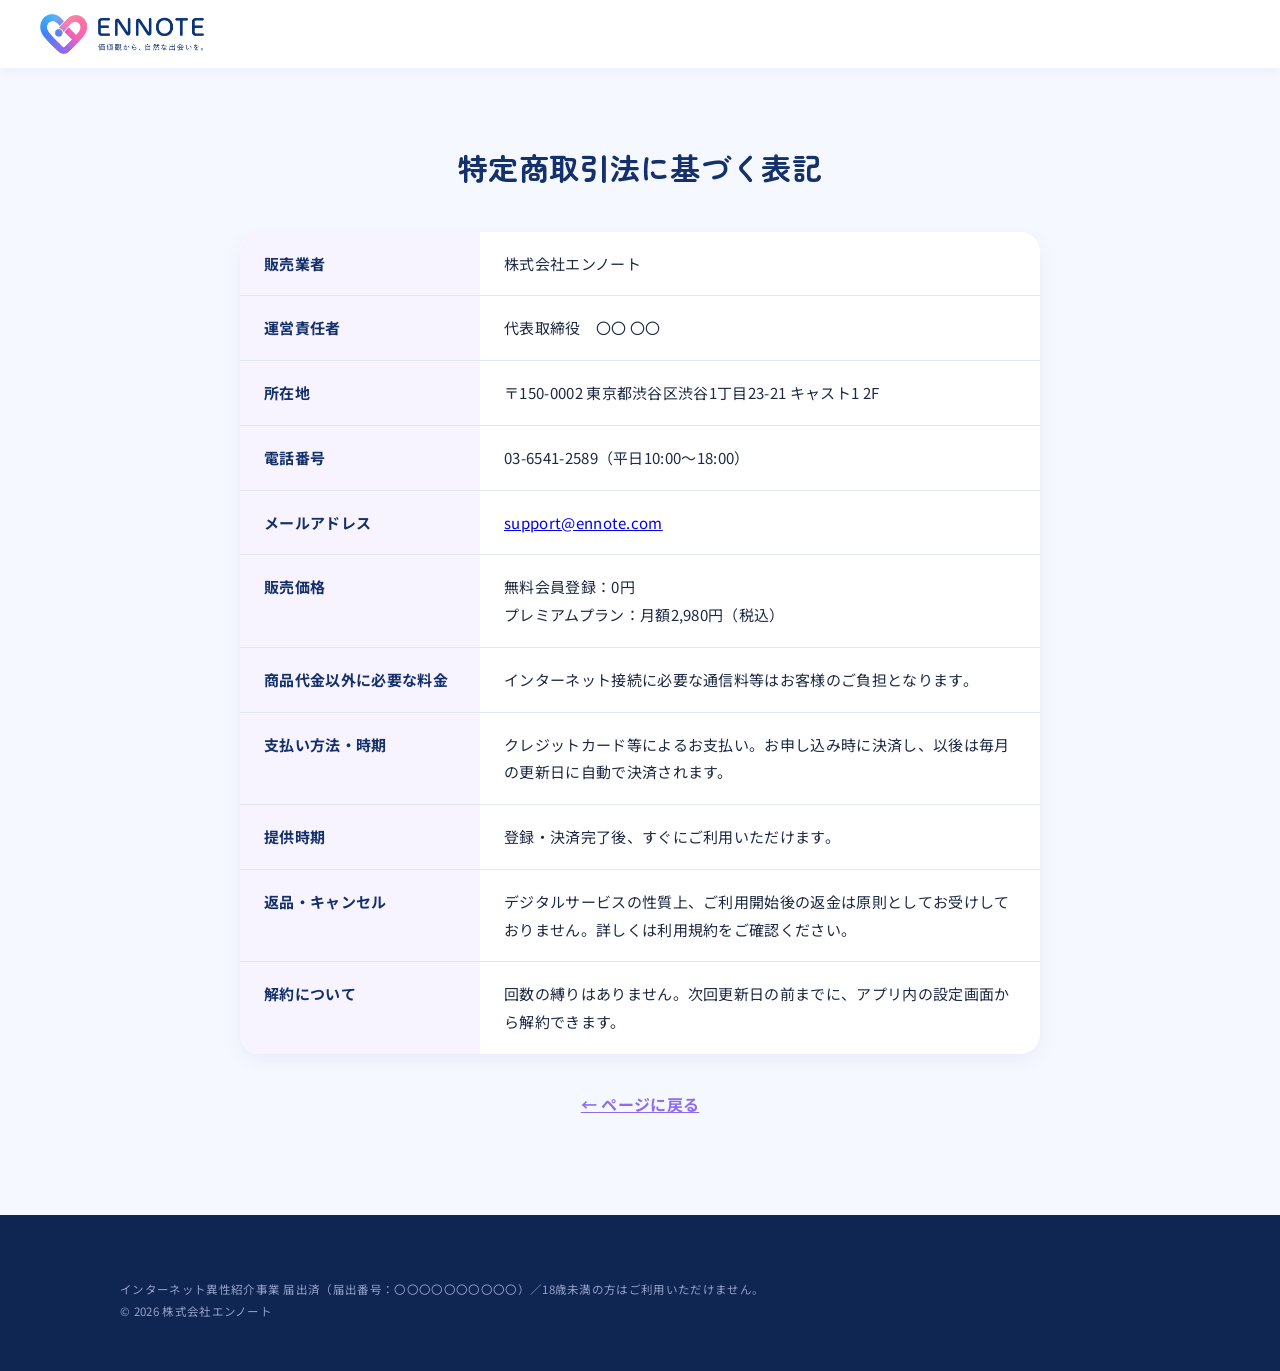
==== tokushoho.html @ de632790 "first commit" ====
<!doctype html>
<html lang="ja">
  <head>
    <meta charset="utf-8" />
    <meta name="viewport" content="width=device-width,initial-scale=1" />
    <title>特定商取引法に基づく表記｜ENNOTE</title>
    <meta name="robots" content="noindex,nofollow" />
    <link rel="icon" href="favicon.png" type="image/png" />
    <link rel="preconnect" href="https://fonts.googleapis.com" />
    <link rel="preconnect" href="https://fonts.gstatic.com" crossorigin />
    <link
      rel="stylesheet"
      href="https://fonts.googleapis.com/css2?family=Noto+Sans+JP:wght@400;500;700&family=Zen+Maru+Gothic:wght@700&display=swap"
    />
    <link rel="stylesheet" href="assets/css/style.css" />
  </head>
  <body class="sub-page">
    <header class="hdr is-scrolled">
      <div class="wrap">
        <a class="logo" href="index.html"><img src="assets/img/logo.webp" alt="ENNOTE" width="164" height="40" /></a>
      </div>
    </header>
    <main class="law">
      <div class="wrap">
        <h1>特定商取引法に基づく表記</h1>
        <table>
          <tr>
            <th scope="row">販売業者</th>
            <td>株式会社エンノート</td>
          </tr>
          <tr>
            <th scope="row">運営責任者</th>
            <td>代表取締役　〇〇 〇〇</td>
          </tr>
          <tr>
            <th scope="row">所在地</th>
            <td>〒150-0002 東京都渋谷区渋谷1丁目23-21 キャスト1 2F</td>
          </tr>
          <tr>
            <th scope="row">電話番号</th>
            <td>03-6541-2589（平日10:00〜18:00）</td>
          </tr>
          <tr>
            <th scope="row">メールアドレス</th>
            <td><a href="mailto:support@ennote.com">support@ennote.com</a></td>
          </tr>
          <tr>
            <th scope="row">販売価格</th>
            <td>無料会員登録：0円<br />プレミアムプラン：月額2,980円（税込）</td>
          </tr>
          <tr>
            <th scope="row">商品代金以外に必要な料金</th>
            <td>インターネット接続に必要な通信料等はお客様のご負担となります。</td>
          </tr>
          <tr>
            <th scope="row">支払い方法・時期</th>
            <td>クレジットカード等によるお支払い。お申し込み時に決済し、以後は毎月の更新日に自動で決済されます。</td>
          </tr>
          <tr>
            <th scope="row">提供時期</th>
            <td>登録・決済完了後、すぐにご利用いただけます。</td>
          </tr>
          <tr>
            <th scope="row">返品・キャンセル</th>
            <td>
              デジタルサービスの性質上、ご利用開始後の返金は原則としてお受けしておりません。詳しくは利用規約をご確認ください。
            </td>
          </tr>
          <tr>
            <th scope="row">解約について</th>
            <td>回数の縛りはありません。次回更新日の前までに、アプリ内の設定画面から解約できます。</td>
          </tr>
        </table>
        <a class="back" href="index.html">← ページに戻る</a>
      </div>
    </main>
    <footer class="ftr" style="padding-bottom: 48px">
      <div class="wrap">
        <p class="legal" style="margin-top: 0; border-top: none; padding-top: 0">
          インターネット異性紹介事業 届出済（届出番号：〇〇〇〇〇〇〇〇〇〇）／18歳未満の方はご利用いただけません。<br />©
          2026 株式会社エンノート
        </p>
      </div>
    </footer>
  </body>
</html>
---- assets/css/style.css ----
:root{
  --navy:#14316B; --ink:#1E2A44; --sub:#5B6683; --line:#E3E8F4;
  --blue:#4581F8; --violet:#8E6CF2; --pink:#E86BC0;
  --bg:#F6F8FF; --lav:#F5F1FF; --rose:#FFF2F8; --white:#fff;
  --grad:linear-gradient(100deg,#4581F8 0%,#8E6CF2 52%,#E86BC0 100%);
  --soft:linear-gradient(160deg,#EEF4FF 0%,#F5F0FF 55%,#FFF1F8 100%);
  --r:20px; --shadow:0 10px 30px rgba(40,60,140,.10);
  --hfont:"Zen Maru Gothic","Noto Sans JP",sans-serif;
  --bfont:"Noto Sans JP",sans-serif; --nfont:"Outfit","Noto Sans JP",sans-serif;
}
@charset "UTF-8";
/* ENNOTE 価値観診断LP */
*{box-sizing:border-box;margin:0;padding:0}
html{-webkit-text-size-adjust:100%}
body{font-family:var(--bfont);color:var(--ink);background:#fff;line-height:1.85;font-size:16px;letter-spacing:.02em}
img{display:block;max-width:100%;height:auto}
.img{position:relative}
.wrap{max-width:1120px;margin:0 auto;padding:0 40px}
section{position:relative}
.pad{padding:104px 0}
.h2{font-family:var(--hfont);font-weight:700;color:var(--navy);font-size:36px;line-height:1.55;text-align:center;letter-spacing:.04em}
.eyebrow{display:block;text-align:center;font-family:var(--nfont);font-weight:600;font-size:14px;letter-spacing:.28em;color:var(--violet);margin-bottom:14px}
.lead{text-align:center;color:var(--sub);margin-top:18px}
.gtext{background:var(--grad);-webkit-background-clip:text;background-clip:text;color:transparent}
br.sp{display:none}

/* CTA */
.cta{display:flex;flex-direction:column;align-items:center;gap:10px}
.cta .micro{font-weight:700;color:var(--navy);font-size:15px}
.btn{display:inline-flex;align-items:center;justify-content:center;gap:14px;min-width:420px;height:72px;padding:0 40px;border-radius:999px;
  background:var(--grad);color:#fff;font-weight:700;font-size:20px;text-decoration:none;letter-spacing:.06em;
  box-shadow:0 12px 28px rgba(142,108,242,.35)}
.btn .arw{width:30px;height:30px;border-radius:50%;background:rgba(255,255,255,.25);display:grid;place-items:center;font-size:16px}

/* header */
.hdr{position:fixed;top:0;left:0;right:0;z-index:40;transition:background-color .3s,box-shadow .3s}
.hdr.is-scrolled{background:rgba(255,255,255,.94);box-shadow:0 2px 14px rgba(40,60,140,.08);-webkit-backdrop-filter:blur(8px);backdrop-filter:blur(8px)}
.hdr .wrap{display:flex;align-items:center;justify-content:space-between;height:84px;max-width:1280px;transition:height .3s}
.hdr.is-scrolled .wrap{height:68px}
.hdr .logo{display:block}
.hdr .logo{height:40px}
.hdr .logo img{height:40px;width:auto}
.btn-s{display:inline-flex;align-items:center;height:46px;padding:0 26px;border-radius:999px;background:var(--grad);color:#fff;font-weight:700;font-size:15px;text-decoration:none}

/* FV */
.fv{background:var(--soft);overflow:hidden}
.fv .inner{position:relative;max-width:1280px;margin:0 auto;min-height:760px;display:flex;align-items:center}
.fv .copy{position:relative;z-index:2;width:52%;padding:120px 0 80px 64px}
.fv .tag{display:inline-block;padding:6px 18px;border-radius:999px;background:#fff;color:var(--violet);font-weight:700;font-size:14px;box-shadow:0 4px 12px rgba(142,108,242,.15)}
.fv h1{font-family:var(--hfont);font-weight:900;color:var(--navy);font-size:58px;line-height:1.38;margin:22px 0 22px;letter-spacing:.03em}
.fv h1 .gtext{font-weight:900}
.fv .sub{font-size:17px;color:var(--ink);max-width:520px}
.fv .badges{display:flex;gap:10px;margin:26px 0 30px;flex-wrap:wrap}
.fv .badges li{list-style:none;display:flex;align-items:center;gap:8px;background:#fff;border-radius:12px;padding:8px 14px;font-weight:700;font-size:14px;color:var(--navy);box-shadow:0 4px 14px rgba(40,60,140,.08)}
.fv .badges li::before{content:"✓";display:grid;place-items:center;width:20px;height:20px;border-radius:50%;background:var(--grad);color:#fff;font-size:11px}
.fv .cta{display:inline-flex;align-items:center}
.fv .cta .btn{min-width:440px}
.fv .photo{position:absolute;right:56px;top:112px;bottom:64px;width:49%}
.fv .photo .img{border-radius:36px;overflow:hidden;box-shadow:0 24px 60px rgba(60,80,170,.18)}
.fv::before,.fv::after{content:"";position:absolute;border-radius:50%;filter:blur(10px);opacity:.55}
.fv::before{width:520px;height:520px;right:-140px;top:-160px;background:radial-gradient(circle,#F6C9E9 0%,rgba(246,201,233,0) 70%)}
.fv::after{width:460px;height:460px;left:-160px;bottom:-200px;background:radial-gradient(circle,#C7D8FF 0%,rgba(199,216,255,0) 70%)}
.fv .photo .img{position:absolute;inset:0}
.fv .photo img{width:100%;height:100%;object-fit:cover;object-position:64% 30%}

.fv .stat{position:absolute;z-index:3;left:-70px;bottom:-26px;width:210px;height:210px;border-radius:50%;background:#fff;box-shadow:var(--shadow);display:flex;flex-direction:column;align-items:center;justify-content:center;text-align:center}
.fv .stat small{font-size:14px;font-weight:700;color:var(--sub)}
.fv .stat b{font-family:var(--nfont);font-size:66px;line-height:1.05;font-weight:700}
.fv .stat b span{font-family:var(--hfont);font-size:24px}
.fv .stat em{font-style:normal;font-weight:700;color:var(--navy);font-size:17px}
.fv .stat i{position:absolute;left:0;right:0;bottom:24px;font-style:normal;font-size:8.5px;color:#A3ABC2;letter-spacing:0}

/* problems */
.pb{background:#fff}
.pb .list{display:grid;grid-template-columns:repeat(3,1fr);gap:28px;margin-top:56px}
.pb .card{position:relative;background:var(--bg);border-radius:var(--r);padding:56px 28px 36px;text-align:center}
.pb .ic{position:absolute;top:-28px;left:50%;transform:translateX(-50%);width:56px;height:56px;border-radius:50%;background:#fff;box-shadow:var(--shadow);display:grid;place-items:center;font-size:24px}
.pb .card p{font-family:var(--hfont);font-weight:700;font-size:18px;line-height:1.7;color:var(--navy)}
.pb .arrow{width:0;height:0;margin:56px auto 0;border-left:34px solid transparent;border-right:34px solid transparent;border-top:24px solid #D7DEF2}
.pb .empathy{margin-top:34px;text-align:center;font-family:var(--hfont);font-weight:700;font-size:28px;line-height:1.7;color:var(--navy)}
.pb .empathy .mk{background:linear-gradient(transparent 62%,#F9D9EE 62%)}

/* solution */
.sl{background:var(--soft)}
.sl .body{max-width:760px;margin:30px auto 0;text-align:center}
.cmp{margin:56px auto 0;max-width:960px;background:#fff;border-radius:var(--r);box-shadow:var(--shadow);overflow:hidden}
.cmp h3{font-family:var(--hfont);text-align:center;color:var(--navy);font-size:20px;padding:26px 0 10px}
.cmp table{width:100%;border-collapse:collapse}
.cmp th,.cmp td{padding:20px 22px;font-size:15px;border-top:1px solid var(--line);text-align:center;vertical-align:middle}
.cmp thead th{border-top:none;font-size:15px}
.cmp .k{width:22%;color:var(--sub);font-weight:700;text-align:left;padding-left:36px}
.cmp .o{width:36%;color:var(--sub)}
.cmp .e{width:42%;font-weight:700;color:var(--navy);background:#F7F4FF}
.cmp thead .e{background:var(--grad);color:#fff}
.cmp .note{font-size:12px;color:var(--sub);padding:14px 36px 20px;text-align:right}

/* about */
.ab .grid{display:grid;grid-template-columns:1.05fr 1fr;gap:56px;align-items:center;margin-top:20px}
.ab .intro{border-radius:28px;overflow:hidden;box-shadow:var(--shadow)}
.ab .intro img{width:100%}
.ab .icon{width:300px;height:300px;border-radius:64px;overflow:hidden;box-shadow:var(--shadow)}
.ab .icon img{width:100%;height:100%;object-fit:cover}
.ab h2{text-align:left;font-size:30px}
.ab p{margin-top:22px}
.ab .story{margin-top:30px;background:var(--bg);border-radius:16px;padding:26px 30px}
.ab .story h3{font-family:var(--hfont);color:var(--violet);font-size:17px}
.ab .story p{margin-top:8px;font-size:15px}

/* features */
.ft{background:var(--bg)}
.ft .item{display:grid;grid-template-columns:1fr 1fr;gap:72px;align-items:center;margin-top:80px}
.ft .item.rev .media{order:2}
.ft .media{border-radius:28px;overflow:hidden;box-shadow:var(--shadow);background:#fff;aspect-ratio:1/1}
.ft .media{background:var(--soft)}
.ft .media{display:flex;align-items:center;justify-content:center}
.ft .phone{width:40%;border:9px solid #161B2E;border-radius:44px;overflow:hidden;background:#fff;box-shadow:0 24px 50px rgba(40,60,140,.22)}
.ft .phone img{width:100%;display:block}
.ft .num{display:inline-block;font-family:var(--nfont);font-weight:700;font-size:15px;letter-spacing:.2em;line-height:1.2;padding-top:4px}
.ft .num b{font-size:56px;line-height:1;letter-spacing:0;margin-left:6px}
.ft h3{font-family:var(--hfont);font-weight:700;color:var(--navy);font-size:30px;line-height:1.5;margin:14px 0 18px}
.ft p{color:var(--ink)}

/* numbers */
.nm{background:var(--navy);color:#fff}
.nm .h2{color:#fff}
.nm .eyebrow{color:#C9B8FF}
.nm .grid{display:grid;grid-template-columns:repeat(4,1fr);gap:20px;margin-top:52px}
.nm .c{background:rgba(255,255,255,.07);border:1px solid rgba(255,255,255,.14);border-radius:var(--r);padding:34px 16px;text-align:center}
.nm .c b{display:block;font-family:var(--nfont);font-size:58px;line-height:1.1;font-weight:700;background:linear-gradient(100deg,#9CC0FF,#D3B8FF,#FFB2DE);-webkit-background-clip:text;background-clip:text;color:transparent}
.nm .c b small{font-family:var(--hfont);font-size:22px}
.nm .c > span{display:block;margin-top:10px;font-size:14px;line-height:1.6;color:#DCE3FA}
.nm .note{margin-top:24px;font-size:12px;color:#AEB9DA;text-align:center}

/* mid cta */
.mc{background:var(--soft);padding:72px 0}
.mc p{text-align:center;font-family:var(--hfont);font-weight:700;color:var(--navy);font-size:26px;margin-bottom:24px}

/* flow */
.fl .steps{display:grid;grid-template-columns:repeat(5,1fr);gap:16px;margin-top:56px;counter-reset:s}
.fl .st{position:relative;background:#fff;border:1px solid var(--line);border-radius:var(--r);padding:30px 18px 26px;text-align:center}
.fl .st:not(:last-child)::after{content:"";position:absolute;right:-13px;top:50%;width:10px;height:10px;border-top:2px solid var(--violet);border-right:2px solid var(--violet);transform:translateY(-50%) rotate(45deg);z-index:2}
.fl .st i{display:block;font-style:normal;font-family:var(--nfont);font-weight:700;font-size:13px;letter-spacing:.14em}
.fl .st b{display:block;font-family:var(--nfont);font-size:40px;line-height:1.1}
.fl .st h3{font-family:var(--hfont);color:var(--navy);font-size:17px;line-height:1.5;margin:14px 0 10px;min-height:52px;display:flex;align-items:center;justify-content:center}
.fl .st p{font-size:13px;line-height:1.75;color:var(--sub);text-align:left}

/* voices */
.vc{background:var(--soft)}
.vc .grid{display:grid;grid-template-columns:repeat(6,1fr);gap:24px;margin-top:56px}
.vc .v{grid-column:span 2;background:#fff;border-radius:var(--r);padding:30px 28px;box-shadow:0 6px 18px rgba(40,60,140,.06)}
.vc .v:nth-child(4){grid-column:2 / span 2}
.vc .who{display:flex;align-items:center;gap:14px;margin-bottom:16px}
.vc .av{overflow:hidden;width:60px;height:60px;border-radius:50%;display:grid;place-items:center;color:#fff;font-family:var(--nfont);font-weight:700;font-size:16px;background:var(--grad);flex:none}
.vc .av img{width:100%;height:100%;object-fit:cover}
.vc .who > span:not(.av){font-size:13px;color:var(--sub);line-height:1.5}
.vc .who span b{display:block;font-size:15px;color:var(--ink)}
.vc h3{font-family:var(--hfont);color:var(--violet);font-size:18px;line-height:1.6;margin-bottom:10px}
.vc p{font-size:14.5px;line-height:1.85}
.vc .note{margin-top:26px;font-size:12px;color:var(--sub);text-align:center}

/* safety */
.sf .grid{display:grid;grid-template-columns:repeat(3,1fr);gap:28px;margin-top:56px}
.sf .c{border:1px solid var(--line);border-radius:var(--r);padding:36px 28px;text-align:center}
.sf .c .ic{width:76px;height:76px;margin:0 auto 18px;border-radius:50%;background:var(--bg);display:grid;place-items:center;font-size:32px}
.sf .c h3{font-family:var(--hfont);color:var(--navy);font-size:19px;margin-bottom:10px}
.sf .c p{font-size:14.5px;color:var(--sub);text-align:left}
.sf .legal{margin-top:30px;text-align:center;font-size:13px;color:var(--sub);background:var(--bg);border-radius:12px;padding:14px}

/* price */
.pr{background:var(--bg)}
.pr .plans{display:grid;grid-template-columns:1fr 1fr;gap:28px;max-width:920px;margin:52px auto 0}
.pr .p{background:#fff;border-radius:var(--r);padding:36px 36px 32px;box-shadow:0 6px 18px rgba(40,60,140,.06);border:2px solid transparent}
.pr .p.free{border-color:#B9A6FA}
.pr .p h3{font-family:var(--hfont);color:var(--navy);font-size:20px}
.pr .p .yen{font-family:var(--nfont);font-weight:700;font-size:52px;line-height:1.2;margin:10px 0 4px;color:var(--navy)}
.pr .p .yen small{font-family:var(--bfont);font-size:15px;font-weight:700;color:var(--sub);margin-left:6px}
.pr .p .yen.g{background:var(--grad);-webkit-background-clip:text;background-clip:text;color:transparent}
.pr .p ul{list-style:none;margin-top:14px;border-top:1px solid var(--line);padding-top:14px}
.pr .p li{font-size:15px;padding:4px 0 4px 26px;position:relative}
.pr .p li::before{content:"✓";position:absolute;left:0;color:var(--violet);font-weight:700}
.pr .gift{position:relative;max-width:920px;margin:40px auto 0;border-radius:24px;padding:3px;background:var(--grad)}
.pr .gift .in{background:#fff;border-radius:21px;padding:34px 40px;display:grid;grid-template-columns:auto 1fr;gap:30px;align-items:center}
.pr .gift .lbl{width:120px;height:120px;border-radius:50%;background:var(--grad);color:#fff;display:flex;flex-direction:column;align-items:center;justify-content:center;font-family:var(--hfont);font-weight:700;line-height:1.35;text-align:center;font-size:15px}
.pr .gift .lbl b{font-size:22px}
.pr .gift h3{font-family:var(--hfont);color:var(--navy);font-size:24px;line-height:1.5}
.pr .gift p{font-size:14px;color:var(--sub);margin-top:6px}
.pr .gift .due{display:inline-block;margin-top:12px;padding:4px 14px;border-radius:999px;background:var(--rose);color:#C2408F;font-weight:700;font-size:14px}
.pr .note{max-width:920px;margin:20px auto 40px;font-size:12px;color:var(--sub)}
.pr .plans{align-items:stretch}
.pr .p.free{display:flex;flex-direction:column}
.pr .p .tip{margin-top:auto;background:var(--bg);border-radius:12px;padding:14px 16px;font-size:13.5px;line-height:1.7;color:var(--navy);font-weight:700}
.pr .p.prem ul{display:grid;gap:2px}
.pr .p.prem li{font-size:13.5px;line-height:1.55;color:var(--sub);padding:5px 0 5px 26px}
.pr .p.prem li b{display:block;font-size:15px;color:var(--ink)}
.pr .gift .sup{grid-column:1 / -1;list-style:none;display:grid;grid-template-columns:1fr 1fr;gap:14px;margin-top:6px}
.pr .gift .sup li{background:var(--bg);border-radius:16px;padding:18px 20px 16px 64px;position:relative}
.pr .gift .sup li b{position:absolute;left:18px;top:16px;font-family:var(--nfont);font-size:22px;line-height:1;background:var(--grad);-webkit-background-clip:text;background-clip:text;color:transparent}
.pr .gift .sup h4{font-family:var(--hfont);color:var(--navy);font-size:16.5px;line-height:1.5}
.pr .gift .sup p{font-size:13.5px;line-height:1.7;margin-top:4px}

/* faq */
.fq .list{max-width:880px;margin:52px auto 0}
.fq details{border-bottom:1px solid var(--line);padding:6px 0}
.fq summary{list-style:none;display:flex;gap:18px;align-items:center;padding:20px 8px;font-weight:700;color:var(--navy);font-size:17px;cursor:pointer}
.fq summary::-webkit-details-marker{display:none}
.fq summary::after{content:"+";margin-left:auto;font-family:var(--nfont);font-size:26px;color:var(--violet)}
.fq details[open] summary::after{content:"−"}
.fq .q,.fq .a{flex:none;width:36px;height:36px;border-radius:50%;display:grid;place-items:center;font-family:var(--nfont);font-weight:700;font-size:16px}
.fq .q{background:var(--grad);color:#fff}
.fq .ans{display:flex;gap:18px;padding:0 8px 24px}
.fq .a{background:var(--rose);color:var(--pink)}
.fq .ans p{font-size:15px;padding-top:4px}

/* closing */
.cl{position:relative;overflow:hidden;color:var(--navy);text-align:center}
.cl .bg{position:absolute;inset:0}
.cl .bg img{width:100%;height:100%;object-fit:cover;object-position:60% 35%}
.cl::before{content:"";position:absolute;inset:0;z-index:1;background:radial-gradient(ellipse at center,rgba(246,244,255,.97) 0%,rgba(246,244,255,.92) 45%,rgba(246,244,255,.7) 100%)}
.cl .wrap{position:relative;z-index:2;padding:110px 40px}
.cl h2{font-family:var(--hfont);font-weight:900;font-size:44px;line-height:1.5}
.cl p{margin:22px 0 36px;font-size:17px;color:var(--ink)}

/* footer */
.ftr{position:relative;background:#0F2552;color:#C9D3EE;font-size:13px;padding:64px 0 90px}
.ftr .top{display:flex;justify-content:space-between;gap:40px;flex-wrap:wrap}
.ftr .logo img{height:36px;width:auto}
.ftr .co{margin-top:18px;line-height:1.9}
.ftr ul{list-style:none;display:grid;gap:8px}
.ftr ul a{color:#fff;text-decoration:none}
.ftr .sns{display:flex;gap:10px;margin-top:18px}
.ftr .sns span{width:38px;height:38px;border-radius:50%;border:1px solid rgba(255,255,255,.3);display:grid;place-items:center;color:#fff;font-size:12px;font-family:var(--nfont)}
.ftr .legal{margin-top:36px;padding-top:22px;border-top:1px solid rgba(255,255,255,.14);font-size:11.5px;line-height:1.9;color:#93A1C8}

/* SP float */
.spf{display:none}


/* ---------------------------------------------------- SP */
@media (max-width:767px){
  body{font-size:15px;line-height:1.85}
  .wrap{padding:0 20px}
  .pad{padding:64px 0}
  .h2{font-size:23px;line-height:1.6}
  .eyebrow{font-size:12px;margin-bottom:10px}
  br.sp{display:inline} br.pc{display:none}
  .btn{min-width:0;width:100%;height:60px;font-size:16.5px;padding:0 20px}
  .cta .micro{font-size:13px}
  .hdr .wrap{height:60px;padding:0 16px}
  .hdr .logo,.hdr .logo img{height:28px}
  .btn-s{height:36px;padding:0 14px;font-size:12.5px}
  .fv .inner{display:flex;flex-direction:column;align-items:stretch;min-height:0}
  .fv .photo{order:-1}
  .fv .photo{position:relative;width:auto;height:300px;margin:68px 16px 0;right:auto;top:auto;bottom:auto}
  .fv .photo .img{border-radius:24px}
  .fv .photo img{object-position:55% 30%}
  .fv .stat{width:118px;height:118px;left:auto;right:-6px;bottom:-34px}
  .fv .stat small{font-size:10px} .fv .stat b{font-size:38px} .fv .stat b span{font-size:14px} .fv .stat em{font-size:11px} .fv .stat i{font-size:6px;bottom:13px;transform:scale(.9)}
  .fv .copy{width:100%;padding:26px 20px 44px}
  .fv .tag{font-size:12px;padding:4px 12px}
  .fv h1{font-size:33px;margin:14px 0}
  .fv .sub{font-size:14.5px}
  .fv .badges{gap:6px;margin:18px 0 22px}
  .fv .badges li{font-size:11.5px;padding:6px 9px;gap:5px}
  .fv .badges li::before{width:16px;height:16px;font-size:9px}
  .fv .cta{align-items:stretch} .fv .cta .btn{min-width:0} .fv .cta .micro{text-align:center}
  .pb .list{grid-template-columns:1fr;gap:34px;margin-top:44px}
  .pb .card{padding:40px 20px 24px}
  .pb .card p{font-size:17px}
  .pb .empathy{font-size:18px}
  .sl .body{text-align:left}
  .cmp th,.cmp td{padding:14px 8px;font-size:12.5px;line-height:1.6}
  .cmp .k{padding-left:12px}
  .cmp .note{padding:10px 12px 14px;font-size:10.5px;text-align:left}
  .cmp h3{font-size:16px;padding:18px 14px 6px}
  .ab .grid{grid-template-columns:1fr;gap:26px}
  .ab .intro{border-radius:18px}
  .ab .icon{width:150px;height:150px;border-radius:34px;margin:0 auto}
  .ab h2{text-align:center;font-size:21px}
  .ab .story{padding:20px}
  .ft .item{grid-template-columns:1fr;gap:22px;margin-top:52px}
  .ft .item.rev .media{order:0}
  .ft .num b{font-size:40px}
  .ft .phone{width:42%;border-width:7px;border-radius:32px}
  .ft h3{font-size:21px;margin:8px 0 10px}
  .nm .grid{grid-template-columns:1fr 1fr;gap:12px;margin-top:36px}
  .nm .c{padding:22px 8px}
  .nm .c b{font-size:38px} .nm .c b small{font-size:15px}
  .nm .c > span{font-size:11.5px}
  .nm .note{font-size:10.5px;text-align:left}
  .mc{padding:52px 0}
  .mc p{font-size:18px}
  .fl .steps{grid-template-columns:1fr;gap:14px;margin-top:36px}
  .fl .st{display:grid;grid-template-columns:62px 1fr;text-align:left;padding:18px 18px;gap:0 12px;align-items:center}
  .fl .st .n{grid-row:span 2;text-align:center}
  .fl .st h3{justify-content:flex-start;min-height:0;margin:0;font-size:16px}
  .fl .st p{grid-column:2}
  .fl .st:not(:last-child)::after{right:auto;left:42px;top:auto;bottom:-12px;transform:rotate(135deg)}
  .vc .grid{grid-template-columns:1fr;gap:16px;margin-top:36px}
  .vc .v,.vc .v:nth-child(4){grid-column:auto;padding:22px 20px}
  .vc .note{text-align:left}
  .sf .grid{grid-template-columns:1fr;gap:14px;margin-top:36px}
  .sf .c{display:grid;grid-template-columns:60px 1fr;gap:4px 16px;text-align:left;padding:20px}
  .sf .c .ic{grid-row:span 2;width:60px;height:60px;font-size:26px;margin:0}
  .sf .c h3{margin:0;font-size:16.5px}
  .sf .legal{font-size:11.5px;text-align:left}
  .pr .plans{grid-template-columns:1fr;gap:16px;margin-top:36px}
  .pr .p{padding:26px 22px}
  .pr .p .yen{font-size:40px}
  .pr .gift .in{grid-template-columns:1fr;padding:26px 20px;gap:14px;text-align:center}
  .pr .gift .lbl{margin:0 auto;width:96px;height:96px;font-size:12.5px} .pr .gift .lbl b{font-size:18px}
  .pr .gift h3{font-size:19px}
  .pr .gift p{text-align:left}
  .pr .gift .sup{grid-template-columns:1fr;gap:10px;text-align:left}
  .pr .gift .sup li{padding:14px 14px 14px 52px}
  .pr .gift .sup li b{left:14px;font-size:19px}
  .fq .list{margin-top:32px}
  .fq summary{font-size:15px;gap:12px;padding:16px 0}
  .fq .ans{gap:12px;padding:0 0 18px}
  .fq .q,.fq .a{width:30px;height:30px;font-size:14px}
  .fq .ans p{font-size:14px}
  .cl .wrap{padding:72px 20px}
  .cl h2{font-size:27px}
  .cl p{font-size:14.5px;text-align:left}
  .ftr{padding:44px 0 100px}
  .ftr .top{flex-direction:column;gap:26px}
}

  --grad:#8A8A8A;--soft:#F6F6F6;--shadow:none;--hfont:"Noto Sans JP",sans-serif;--nfont:"Noto Sans JP",sans-serif}

/* ---------------------------------------------------- 本番用の追加 */
a{color:inherit}
.btn,.btn-s,.spf{transition:transform .2s,box-shadow .2s,filter .2s}
.btn:hover,.btn-s:hover{transform:translateY(-2px);filter:brightness(1.05);box-shadow:0 16px 32px rgba(142,108,242,.42)}
a:focus-visible,summary:focus-visible{outline:3px solid #8E6CF2;outline-offset:3px;border-radius:8px}
.ic svg{width:28px;height:28px;color:var(--violet)}
.sf .c .ic svg{width:34px;height:34px}
.ftr ul a:hover{text-decoration:underline}
.ftr .sns a{width:40px;height:40px;border-radius:50%;border:1px solid rgba(255,255,255,.3);display:grid;place-items:center;color:#fff;text-decoration:none}
.ftr .sns svg{width:20px;height:20px}
.fq summary{user-select:none}
.visually-hidden{position:absolute!important;width:1px;height:1px;overflow:hidden;clip:rect(0 0 0 0);white-space:nowrap}
.is-expired{display:none!important}
.spf{display:flex;position:fixed;left:12px;right:12px;bottom:calc(12px + env(safe-area-inset-bottom));z-index:50;height:60px;border-radius:999px;background:var(--grad);color:#fff;font-weight:700;align-items:center;justify-content:center;gap:10px;font-size:16px;text-decoration:none;box-shadow:0 10px 24px rgba(142,108,242,.45);opacity:0;visibility:hidden;transform:translateY(16px);transition:opacity .3s,transform .3s,visibility .3s}
.spf.is-show{opacity:1;visibility:visible;transform:none}
@media (min-width:768px){.spf{display:none}}
@media (max-width:767px){.hdr.is-scrolled .wrap{height:56px}}
@media (prefers-reduced-motion:reduce){*,*::before,*::after{transition:none!important;animation:none!important;scroll-behavior:auto!important}}
html{scroll-behavior:smooth}
.fl .steps{list-style:none}
.ftr .co a{color:inherit}
.ftr .legal small{font-size:inherit}

/* ---------------------------------------------------- 特定商取引法に基づく表記 */
.sub-page{background:var(--bg);min-height:100vh}
.sub-page .hdr{background:#fff;box-shadow:0 2px 14px rgba(40,60,140,.06)}
.law{padding:140px 0 96px}
.law .wrap{max-width:880px}
.law h1{font-family:var(--hfont);color:var(--navy);font-size:30px;text-align:center;margin-bottom:36px}
.law table{width:100%;border-collapse:collapse;background:#fff;border-radius:var(--r);overflow:hidden;box-shadow:0 6px 18px rgba(40,60,140,.06)}
.law th,.law td{padding:18px 24px;border-bottom:1px solid var(--line);text-align:left;vertical-align:top;font-size:15px}
.law tr:last-child th,.law tr:last-child td{border-bottom:none}
.law th{width:240px;background:#F7F4FF;color:var(--navy)}
.law .back{display:block;text-align:center;margin-top:36px;color:var(--violet);font-weight:700}
@media (max-width:767px){
  .law{padding:96px 0 64px}
  .law h1{font-size:22px;margin-bottom:24px}
  .law th,.law td{display:block;width:100%;padding:12px 16px}
  .law th{border-bottom:none;padding-bottom:6px}
}

/* タブレット〜小さめのPC：申し込みボタンと「12万件突破」の円が重ならないよう、円を写真の右下へ移す */
@media (min-width:768px) and (max-width:1279px){
  .fv .copy{padding:120px 24px 80px 40px}
  .fv h1{font-size:clamp(36px,4.6vw,58px)}
  .fv .cta{display:flex;max-width:440px}
  .fv .cta .btn{min-width:0;width:100%;padding:0 24px;white-space:nowrap;font-size:clamp(15px,1.75vw,18px)}
  .fv .photo{right:32px;width:calc(48% - 40px)}
  .fv .stat{left:auto;right:-18px;bottom:-34px;width:176px;height:176px}
  .fv .stat small{font-size:12px} .fv .stat b{font-size:54px} .fv .stat b span{font-size:20px} .fv .stat em{font-size:14px} .fv .stat i{font-size:7.5px;bottom:20px}
}
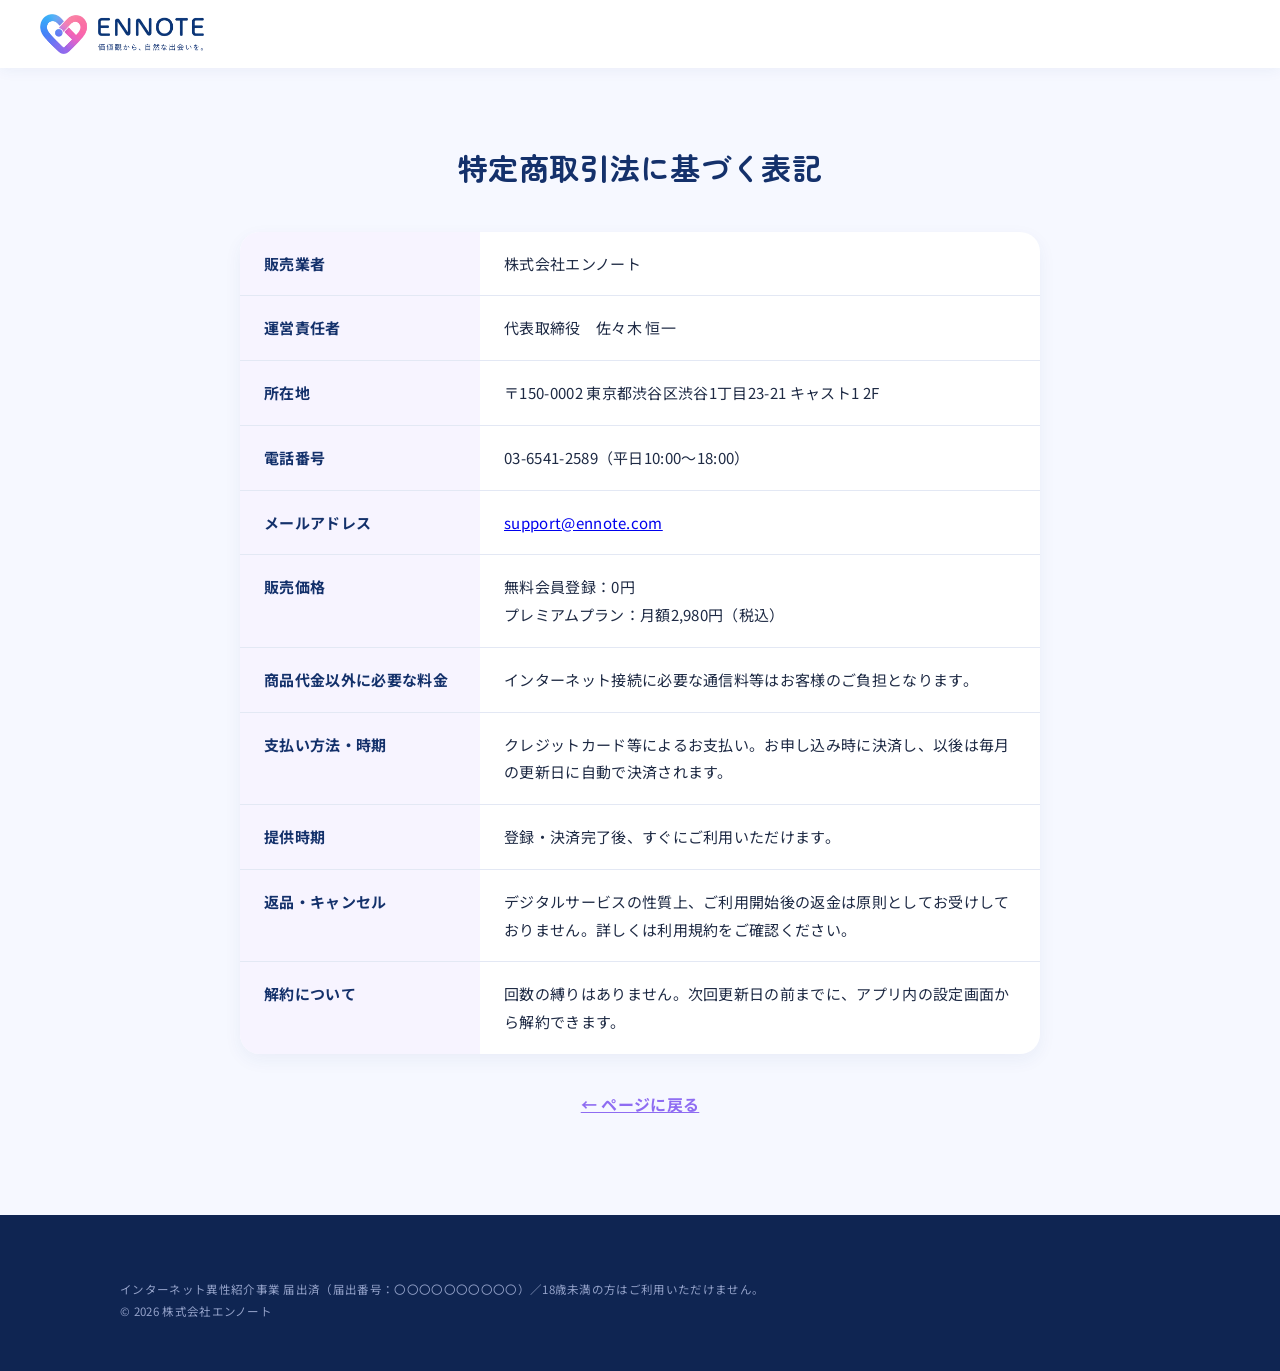
==== commit 24e37542: "my commit" ====
--- a/tokushoho.html
+++ b/tokushoho.html
@@ -30,7 +30,7 @@
           </tr>
           <tr>
             <th scope="row">運営責任者</th>
-            <td>代表取締役　〇〇 〇〇</td>
+            <td>代表取締役　佐々木 恒一</td>
           </tr>
           <tr>
             <th scope="row">所在地</th>
